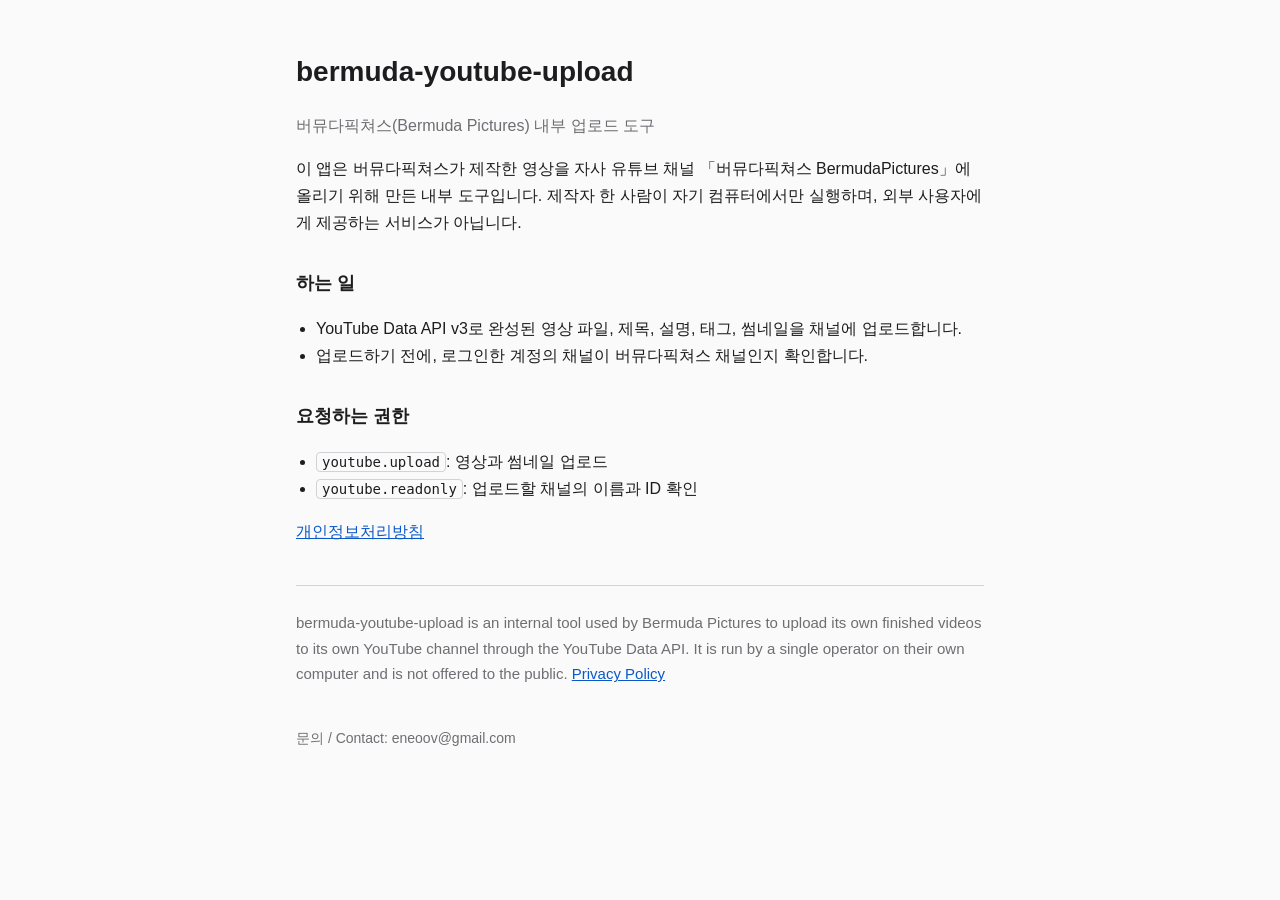
==== index.html @ 406ce785 "bermuda-youtube-upload 앱의 홈페이지와 개인정보처리방침 Co-Authored-By: Claude Opus 5.5 (1M context) <noreply@anthr" ====
<!doctype html>
<html lang="ko">
<head>
<meta charset="utf-8">
<meta name="viewport" content="width=device-width, initial-scale=1">
<title>bermuda-youtube-upload</title>
<link rel="stylesheet" href="style.css">
</head>
<body>
<main>
  <h1>bermuda-youtube-upload</h1>
  <p class="sub">버뮤다픽쳐스(Bermuda Pictures) 내부 업로드 도구</p>

  <p>이 앱은 버뮤다픽쳐스가 제작한 영상을 자사 유튜브 채널
  「버뮤다픽쳐스 BermudaPictures」에 올리기 위해 만든 내부 도구입니다.
  제작자 한 사람이 자기 컴퓨터에서만 실행하며, 외부 사용자에게 제공하는 서비스가 아닙니다.</p>

  <h2>하는 일</h2>
  <ul>
    <li>YouTube Data API v3로 완성된 영상 파일, 제목, 설명, 태그, 썸네일을 채널에 업로드합니다.</li>
    <li>업로드하기 전에, 로그인한 계정의 채널이 버뮤다픽쳐스 채널인지 확인합니다.</li>
  </ul>

  <h2>요청하는 권한</h2>
  <ul>
    <li><code>youtube.upload</code>: 영상과 썸네일 업로드</li>
    <li><code>youtube.readonly</code>: 업로드할 채널의 이름과 ID 확인</li>
  </ul>

  <p><a href="privacy.html">개인정보처리방침</a></p>

  <hr>
  <p lang="en" class="en">bermuda-youtube-upload is an internal tool used by Bermuda Pictures to upload its own
  finished videos to its own YouTube channel through the YouTube Data API. It is run by a single operator
  on their own computer and is not offered to the public. <a href="privacy.html">Privacy Policy</a></p>

  <footer>문의 / Contact: eneoov@gmail.com</footer>
</main>
</body>
</html>
---- style.css ----
:root { --bg: #fafafa; --fg: #1d1d1f; --muted: #6e6e73; --line: #d2d2d7; --link: #0a58ca; }
@media (prefers-color-scheme: dark) {
  :root { --bg: #161618; --fg: #ececf0; --muted: #a1a1a6; --line: #3a3a3c; --link: #6ea8fe; }
}
* { box-sizing: border-box; }
body { margin: 0; background: var(--bg); color: var(--fg);
  font: 16px/1.7 -apple-system, "Segoe UI", "Malgun Gothic", "Apple SD Gothic Neo", sans-serif; }
main { max-width: 720px; margin: 0 auto; padding: 48px 16px 64px; }
h1 { font-size: 28px; margin: 0 0 4px; }
h2 { font-size: 18px; margin: 32px 0 8px; }
.sub, footer, .en { color: var(--muted); }
.en { font-size: 15px; }
a { color: var(--link); }
code { font-size: 14px; padding: 1px 5px; border: 1px solid var(--line); border-radius: 4px; }
hr { border: 0; border-top: 1px solid var(--line); margin: 40px 0 24px; }
footer { margin-top: 40px; font-size: 14px; }
ul { padding-left: 20px; }
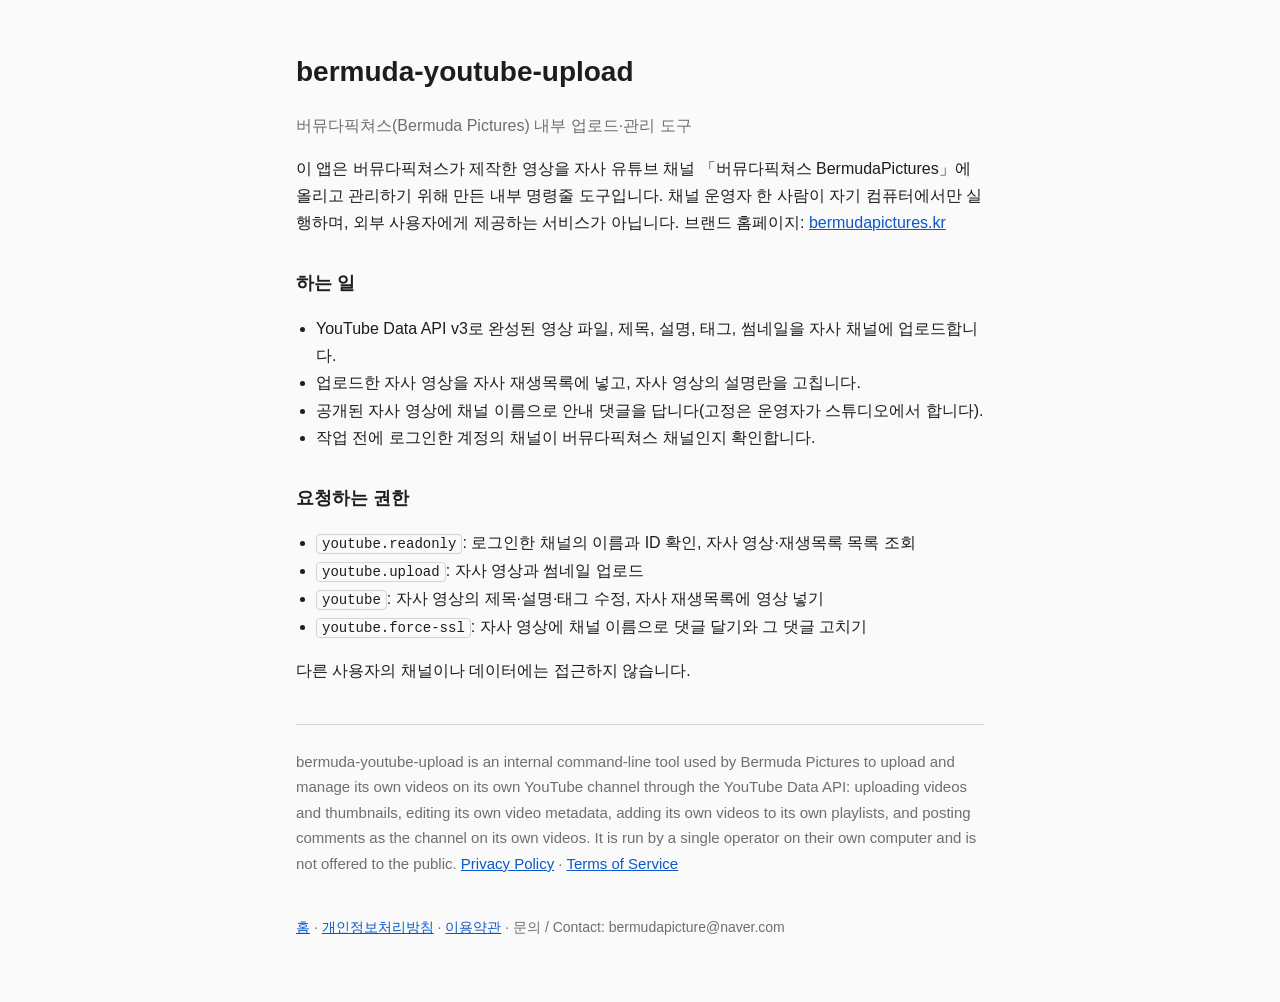
==== commit fd038b1d: "이용약관 추가, 개인정보처리방침에 실제 쓰는 권한 넷 반영, 연락 메일 bermudapicture@naver.com Co-Authored-By: Claude Opus 5.5 <no" ====
--- a/index.html
+++ b/index.html
@@ -9,32 +9,38 @@
 <body>
 <main>
   <h1>bermuda-youtube-upload</h1>
-  <p class="sub">버뮤다픽쳐스(Bermuda Pictures) 내부 업로드 도구</p>
+  <p class="sub">버뮤다픽쳐스(Bermuda Pictures) 내부 업로드·관리 도구</p>
 
   <p>이 앱은 버뮤다픽쳐스가 제작한 영상을 자사 유튜브 채널
-  「버뮤다픽쳐스 BermudaPictures」에 올리기 위해 만든 내부 도구입니다.
-  제작자 한 사람이 자기 컴퓨터에서만 실행하며, 외부 사용자에게 제공하는 서비스가 아닙니다.</p>
+  「버뮤다픽쳐스 BermudaPictures」에 올리고 관리하기 위해 만든 내부 명령줄 도구입니다.
+  채널 운영자 한 사람이 자기 컴퓨터에서만 실행하며, 외부 사용자에게 제공하는 서비스가 아닙니다.
+  브랜드 홈페이지: <a href="https://bermudapictures.kr">bermudapictures.kr</a></p>
 
   <h2>하는 일</h2>
   <ul>
-    <li>YouTube Data API v3로 완성된 영상 파일, 제목, 설명, 태그, 썸네일을 채널에 업로드합니다.</li>
-    <li>업로드하기 전에, 로그인한 계정의 채널이 버뮤다픽쳐스 채널인지 확인합니다.</li>
+    <li>YouTube Data API v3로 완성된 영상 파일, 제목, 설명, 태그, 썸네일을 자사 채널에 업로드합니다.</li>
+    <li>업로드한 자사 영상을 자사 재생목록에 넣고, 자사 영상의 설명란을 고칩니다.</li>
+    <li>공개된 자사 영상에 채널 이름으로 안내 댓글을 답니다(고정은 운영자가 스튜디오에서 합니다).</li>
+    <li>작업 전에 로그인한 계정의 채널이 버뮤다픽쳐스 채널인지 확인합니다.</li>
   </ul>
 
   <h2>요청하는 권한</h2>
   <ul>
-    <li><code>youtube.upload</code>: 영상과 썸네일 업로드</li>
-    <li><code>youtube.readonly</code>: 업로드할 채널의 이름과 ID 확인</li>
+    <li><code>youtube.readonly</code>: 로그인한 채널의 이름과 ID 확인, 자사 영상·재생목록 목록 조회</li>
+    <li><code>youtube.upload</code>: 자사 영상과 썸네일 업로드</li>
+    <li><code>youtube</code>: 자사 영상의 제목·설명·태그 수정, 자사 재생목록에 영상 넣기</li>
+    <li><code>youtube.force-ssl</code>: 자사 영상에 채널 이름으로 댓글 달기와 그 댓글 고치기</li>
   </ul>
-
-  <p><a href="privacy.html">개인정보처리방침</a></p>
+  <p>다른 사용자의 채널이나 데이터에는 접근하지 않습니다.</p>
 
   <hr>
-  <p lang="en" class="en">bermuda-youtube-upload is an internal tool used by Bermuda Pictures to upload its own
-  finished videos to its own YouTube channel through the YouTube Data API. It is run by a single operator
-  on their own computer and is not offered to the public. <a href="privacy.html">Privacy Policy</a></p>
+  <p lang="en" class="en">bermuda-youtube-upload is an internal command-line tool used by Bermuda Pictures to upload
+  and manage its own videos on its own YouTube channel through the YouTube Data API: uploading videos and thumbnails,
+  editing its own video metadata, adding its own videos to its own playlists, and posting comments as the channel
+  on its own videos. It is run by a single operator on their own computer and is not offered to the public.
+  <a href="privacy.html">Privacy Policy</a> · <a href="terms.html">Terms of Service</a></p>
 
-  <footer>문의 / Contact: eneoov@gmail.com</footer>
+  <footer><a href="index.html">홈</a> · <a href="privacy.html">개인정보처리방침</a> · <a href="terms.html">이용약관</a> · 문의 / Contact: bermudapicture@naver.com</footer>
 </main>
 </body>
 </html>
